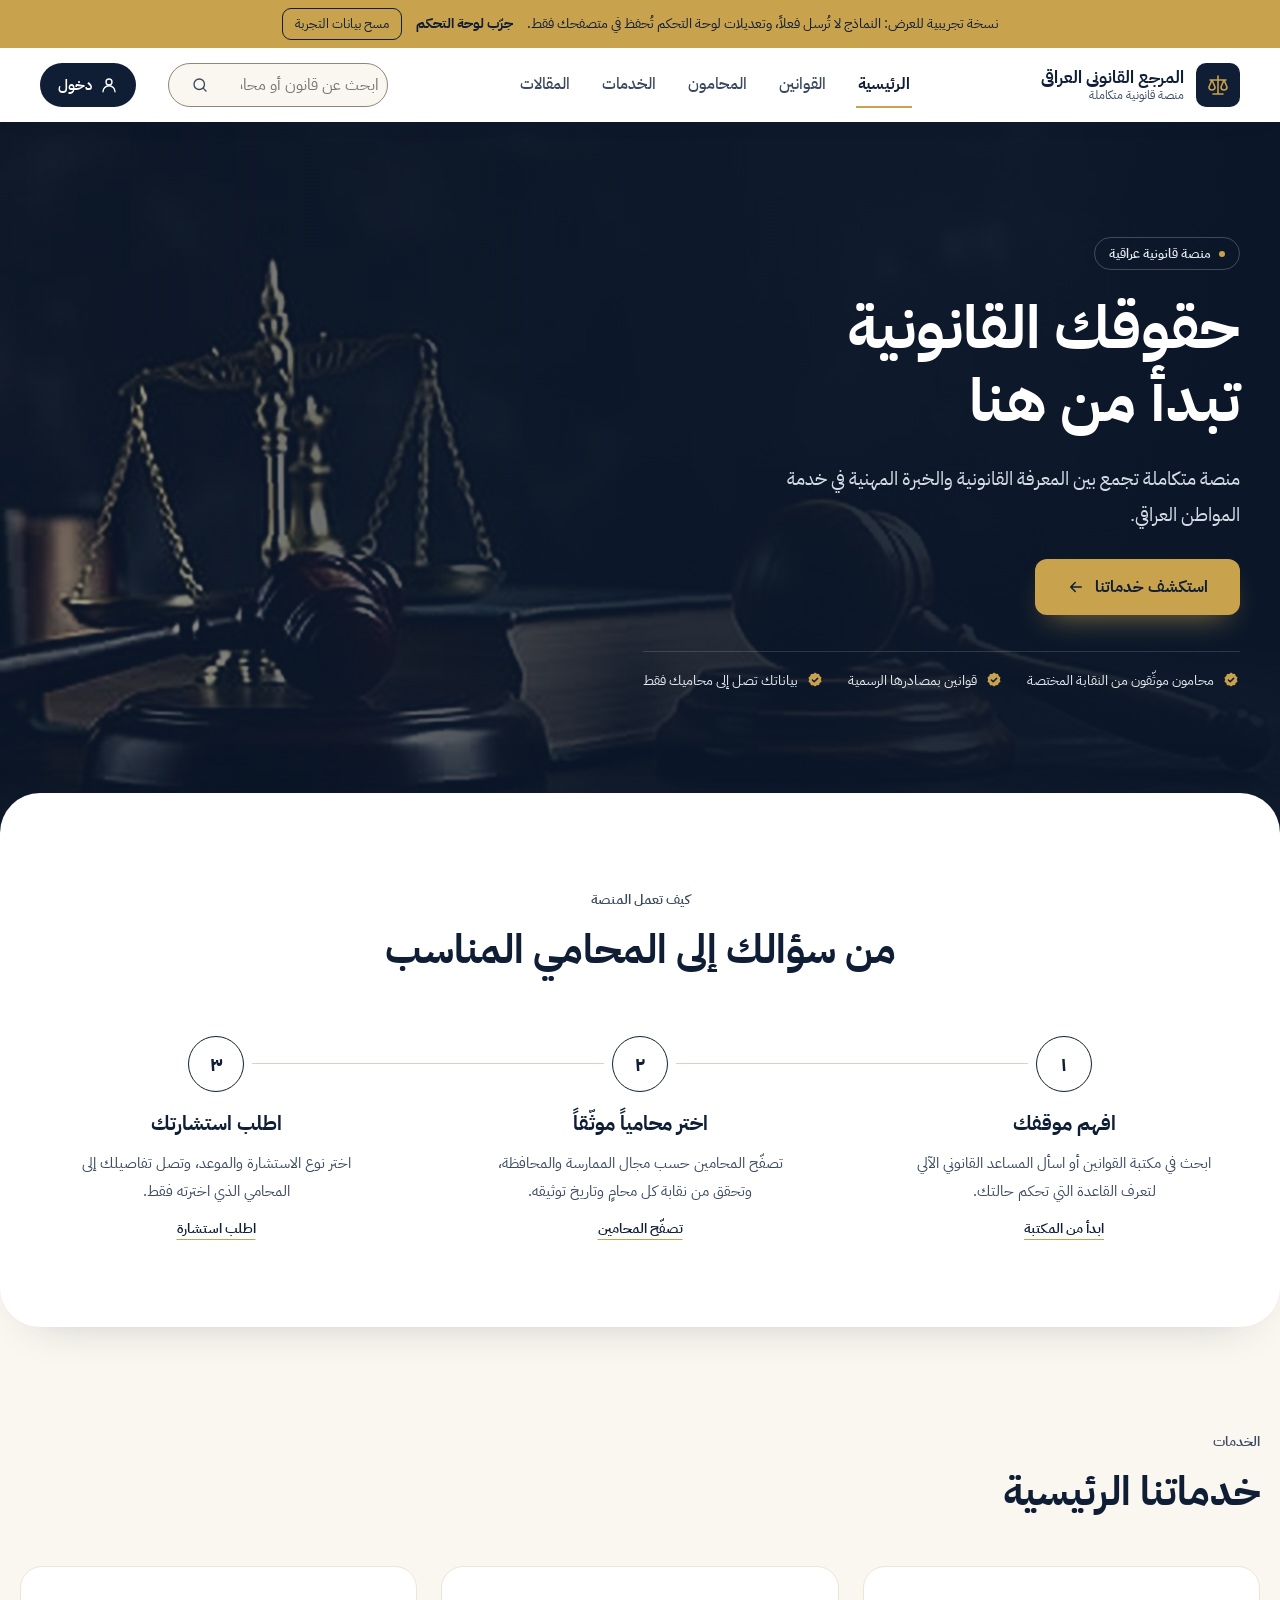
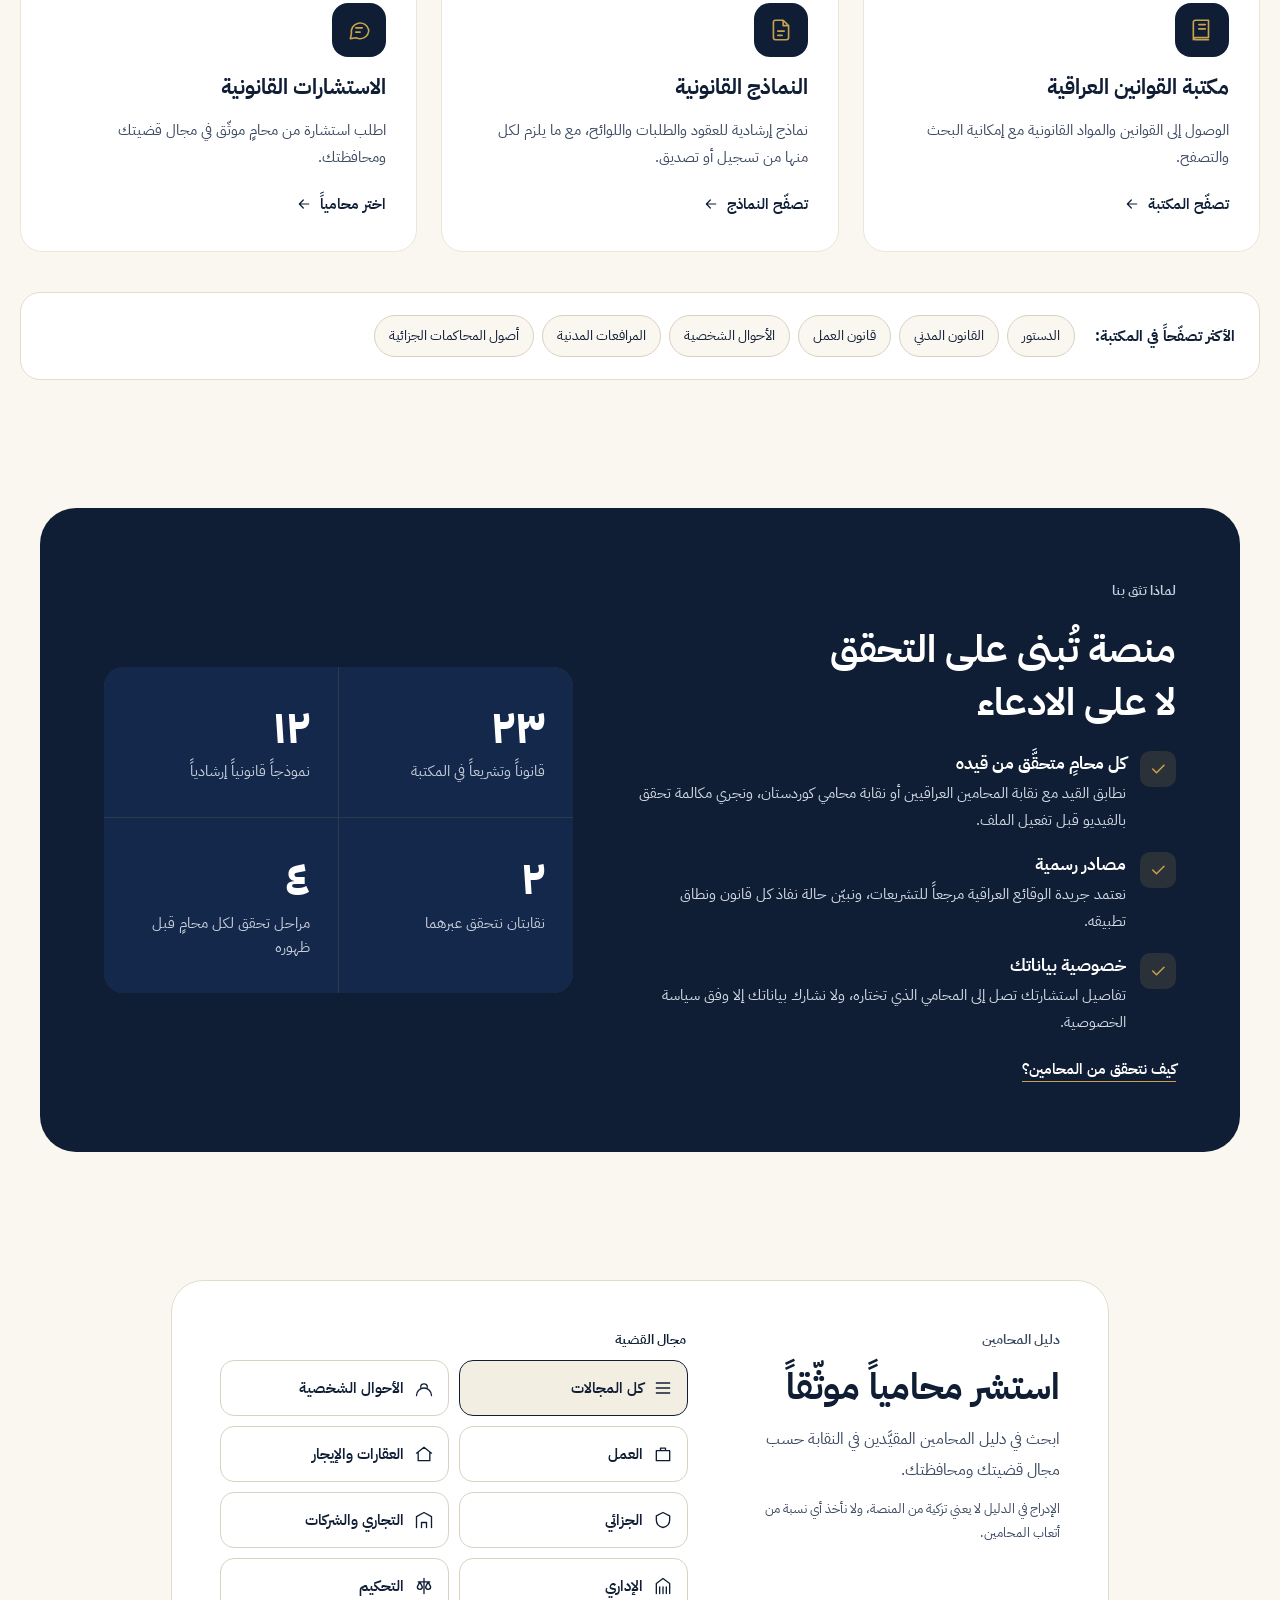
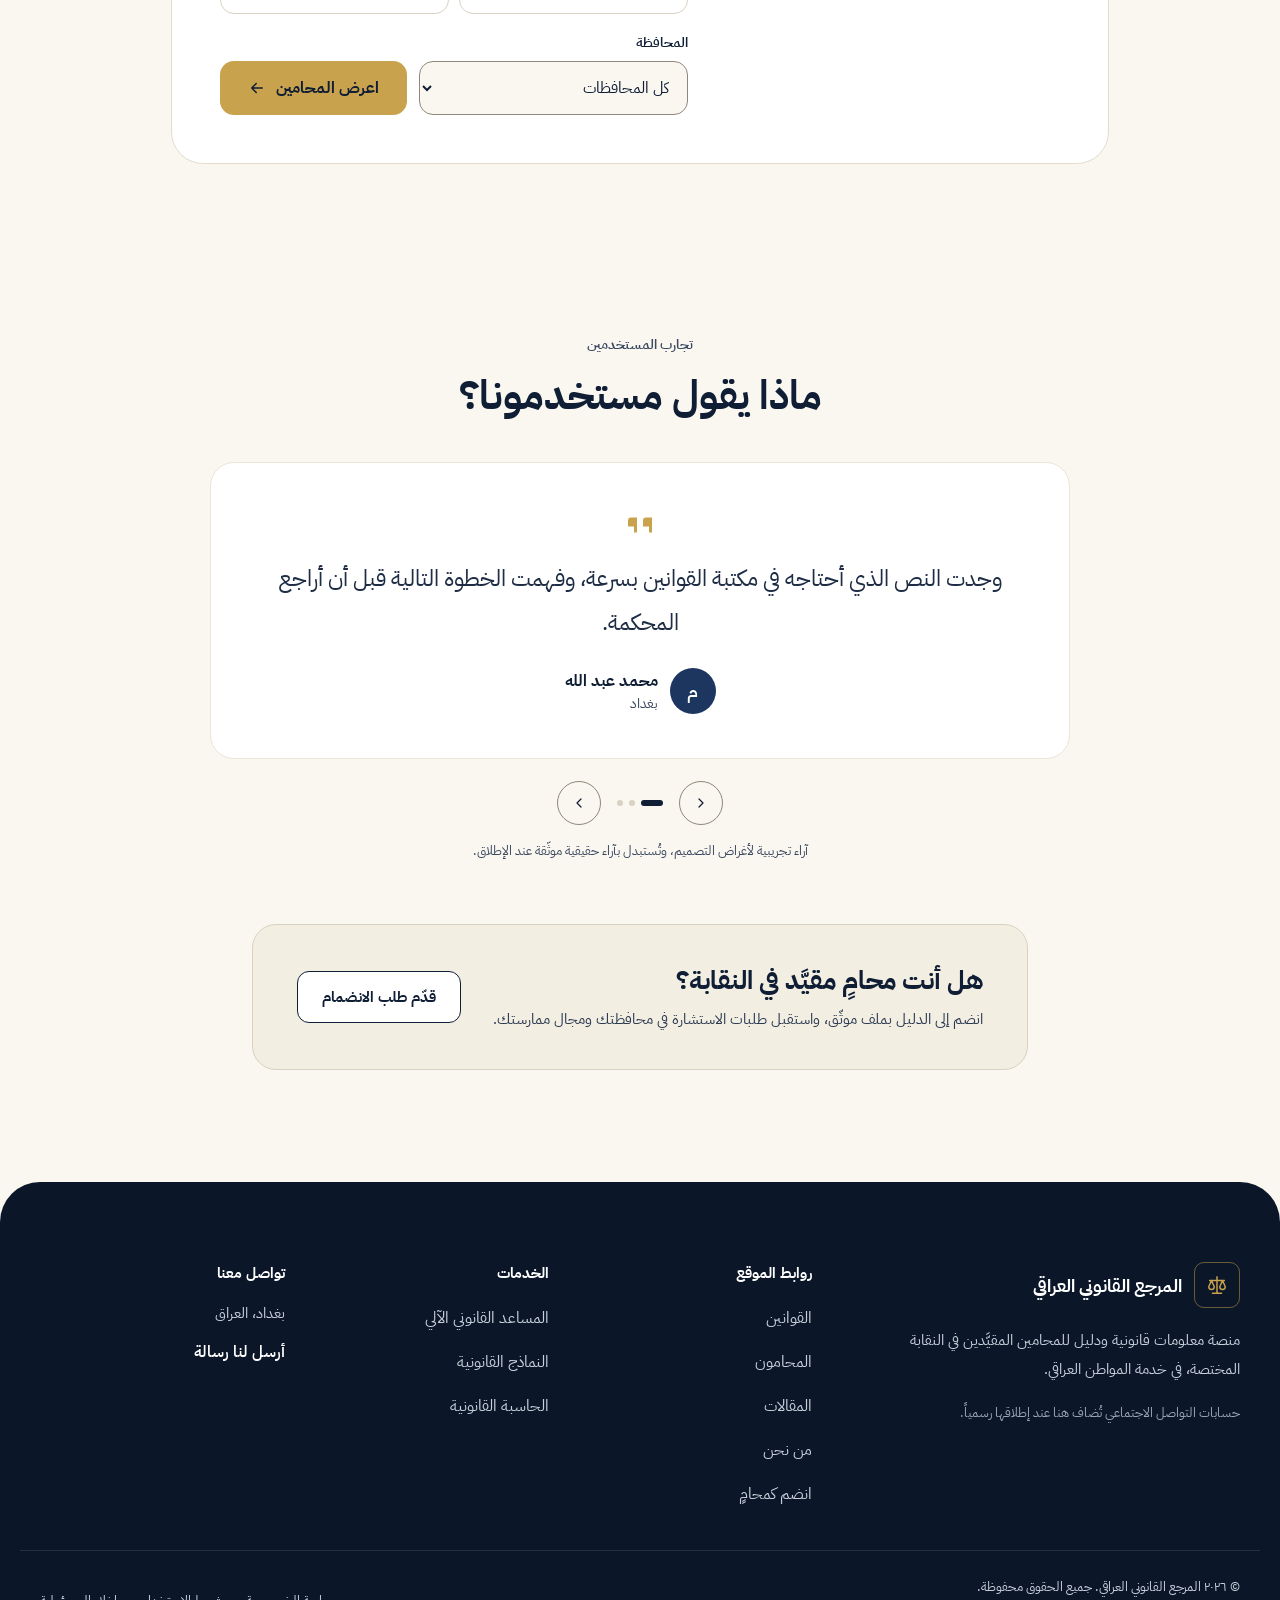
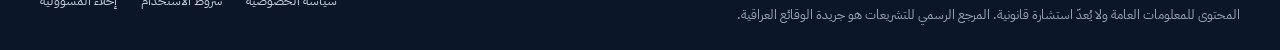
==== index.html @ 6359e707 "إصلاح الروابط الداخلية (#main وفهرس المقالات) والروابط المباشرة لصفحات الموقع Co-Authored-By: Claude" ====
<!doctype html>
<html lang="ar" dir="rtl">
<head>
<meta charset="utf-8">
<meta name="viewport" content="width=device-width, initial-scale=1">
<title>المرجع القانوني العراقي · نسخة تجريبية</title>
<meta name="robots" content="noindex">
<meta name="description" content="مكتبة القوانين العراقية، ودليل المحامين المقيَّدين في النقابة، ونماذج قانونية إرشادية وأدوات حساب المواعيد والمكافآت.">
<meta name="theme-color" content="#0F1E35">
<meta property="og:type" content="website">
<meta property="og:title" content="المرجع القانوني العراقي">
<meta property="og:description" content="مكتبة القوانين العراقية، ودليل المحامين المقيَّدين في النقابة، ونماذج قانونية إرشادية.">
<link rel="icon" href="app/assets/icon.svg" type="image/svg+xml">
<link rel="preconnect" href="https://fonts.googleapis.com">
<link rel="preconnect" href="https://fonts.gstatic.com" crossorigin>
<link rel="stylesheet" href="https://fonts.googleapis.com/css2?family=IBM+Plex+Sans+Arabic:wght@400;500;600;700&amp;display=swap">
<link rel="stylesheet" href="app/app.css?v=992e165593">
<script src="app/vendor/react.production.min.js?v=18.3.1" defer></script>
<script src="app/vendor/react-dom.production.min.js?v=18.3.1" defer></script>
<script src="app/runtime.js?v=992e165593" defer></script>
</head>
<body>
<div id="root"><div class="mq-loading" role="status" aria-live="polite"><span class="mq-spin" aria-hidden="true"></span><span>جارٍ التحميل…</span></div></div>
<noscript><main class="mq-fatal"><h1>يتطلب الموقع تفعيل JavaScript</h1><p>فعّل JavaScript في متصفحك ثم أعد تحميل الصفحة.</p></main></noscript>
</body>
</html>
---- app/app.css ----
html{-webkit-text-size-adjust:100%}
body{margin:0;background:#FAF7F0;color:#0F1E35;font-family:'IBM Plex Sans Arabic',system-ui,-apple-system,'Segoe UI',Tahoma,Arial,sans-serif}
.mq-loading{min-height:60vh;display:flex;align-items:center;justify-content:center;gap:12px;font-size:15px;color:#3A4860}
.mq-spin{width:22px;height:22px;border-radius:50%;border:3px solid #E3DCCB;border-top-color:#C9A24D;animation:mqspin .9s linear infinite}
@keyframes mqspin{to{transform:rotate(360deg)}}
@media (prefers-reduced-motion:reduce){.mq-spin{animation:none}}
.mq-fatal{max-width:640px;margin:12vh auto;padding:0 20px;text-align:center;line-height:1.9}
.mq-fatal h1{font-size:26px;margin:0 0 10px}.mq-fatal p{color:#3A4860}.mq-fatal a{color:#0F1E35;font-weight:700}
#mq-banner{position:fixed;inset-inline:16px;bottom:16px;z-index:200;display:flex;flex-wrap:wrap;align-items:center;gap:10px 16px;padding:14px 18px;border-radius:14px;font-size:14.5px;line-height:1.7;box-shadow:0 18px 40px -20px rgba(0,0,0,.5)}
#mq-banner.err{background:#7A1D20;color:#FFFFFF}#mq-banner.info{background:#0F1E35;color:#FFFFFF}
#mq-banner span{flex:1 1 260px}
#mq-banner button{min-height:40px;padding:0 16px;border-radius:10px;border:1px solid rgba(255,255,255,.6);background:transparent;color:#FFFFFF;font:inherit;cursor:pointer}
#mq-banner[hidden]{display:none}
.mq-demo{position:sticky;top:0;z-index:150;display:flex;flex-wrap:wrap;align-items:center;justify-content:center;gap:6px 14px;padding:8px 16px;background:#C9A24D;color:#0F1E35;font-size:13.5px;line-height:1.7;text-align:center}
.mq-demo a{color:#0F1E35;font-weight:700}
.mq-demo button{min-height:32px;padding:0 12px;border-radius:9px;border:1px solid #0F1E35;background:transparent;color:#0F1E35;font:inherit;font-size:13px;cursor:pointer}
.mq-demo-adm{position:fixed;top:auto;bottom:12px;inset-inline-end:12px;max-width:min(440px,calc(100vw - 24px));border-radius:14px;box-shadow:0 14px 30px -14px rgba(0,0,0,.45)}
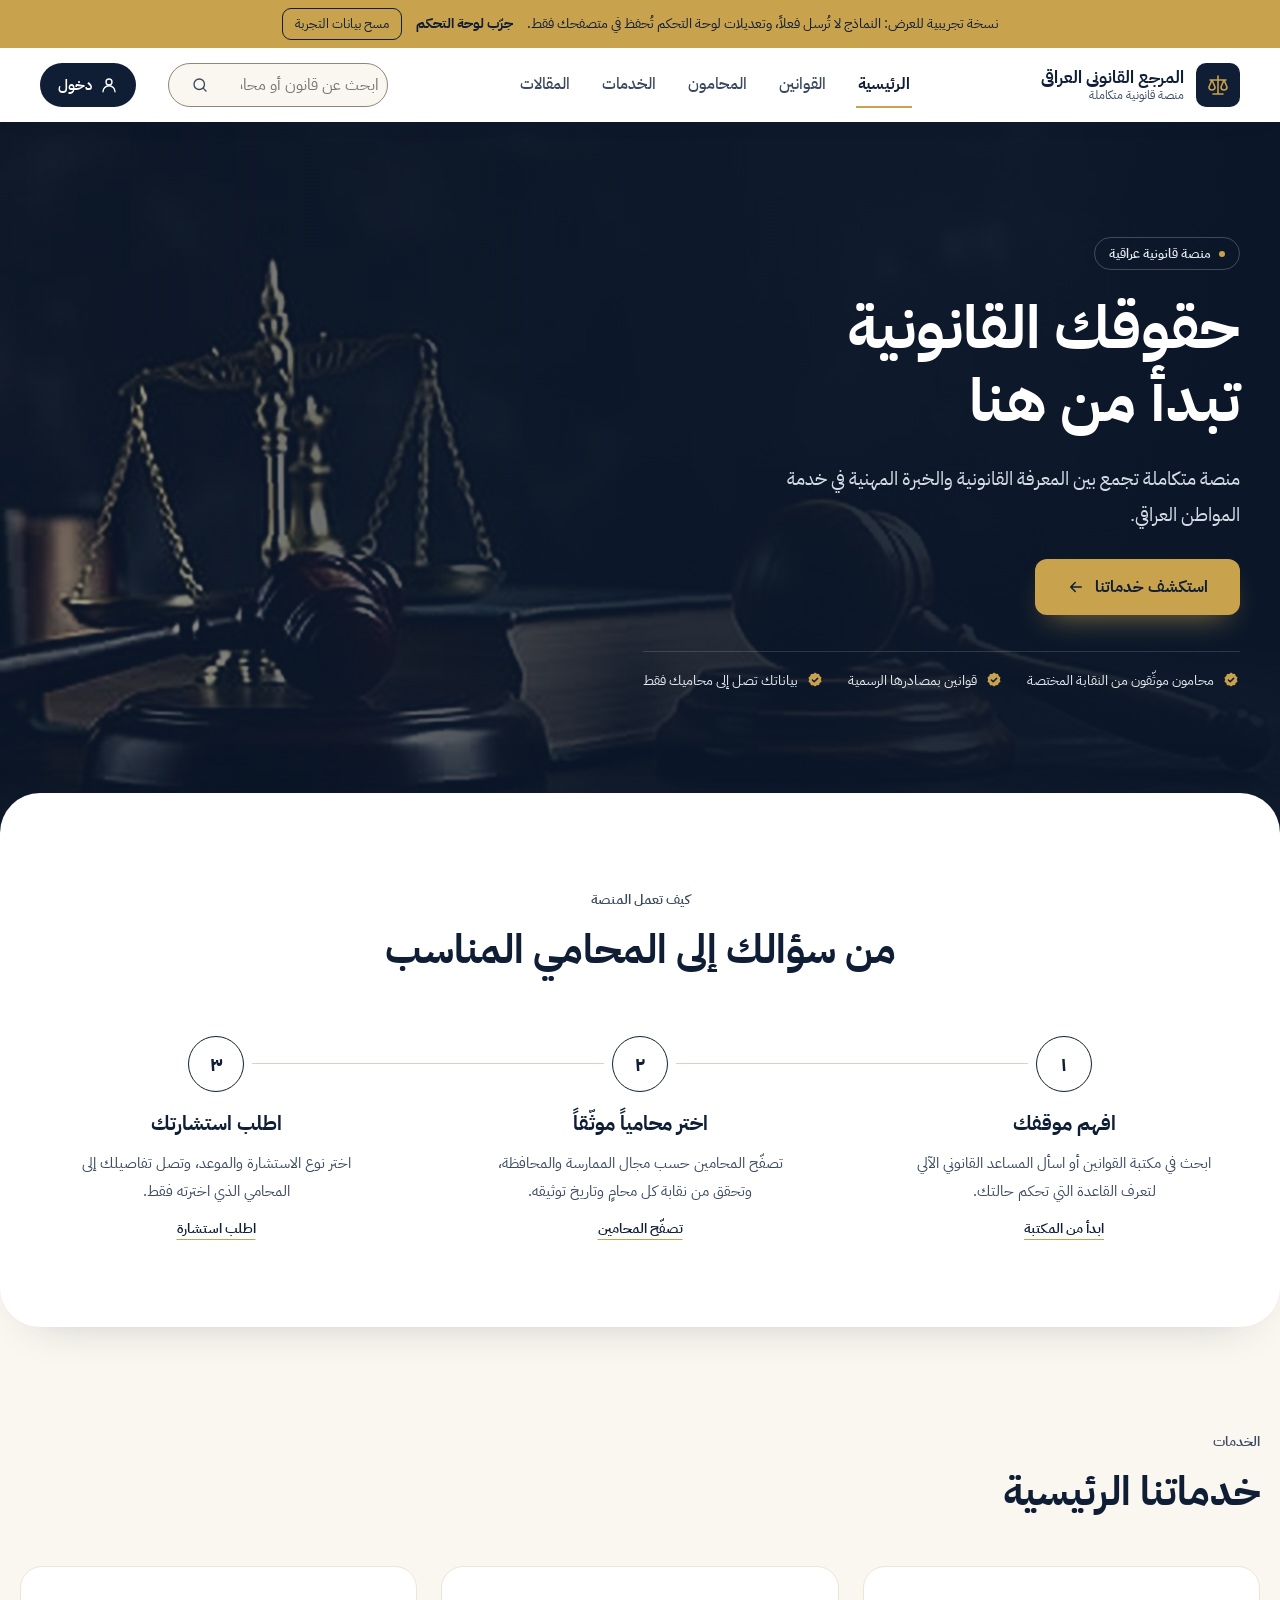
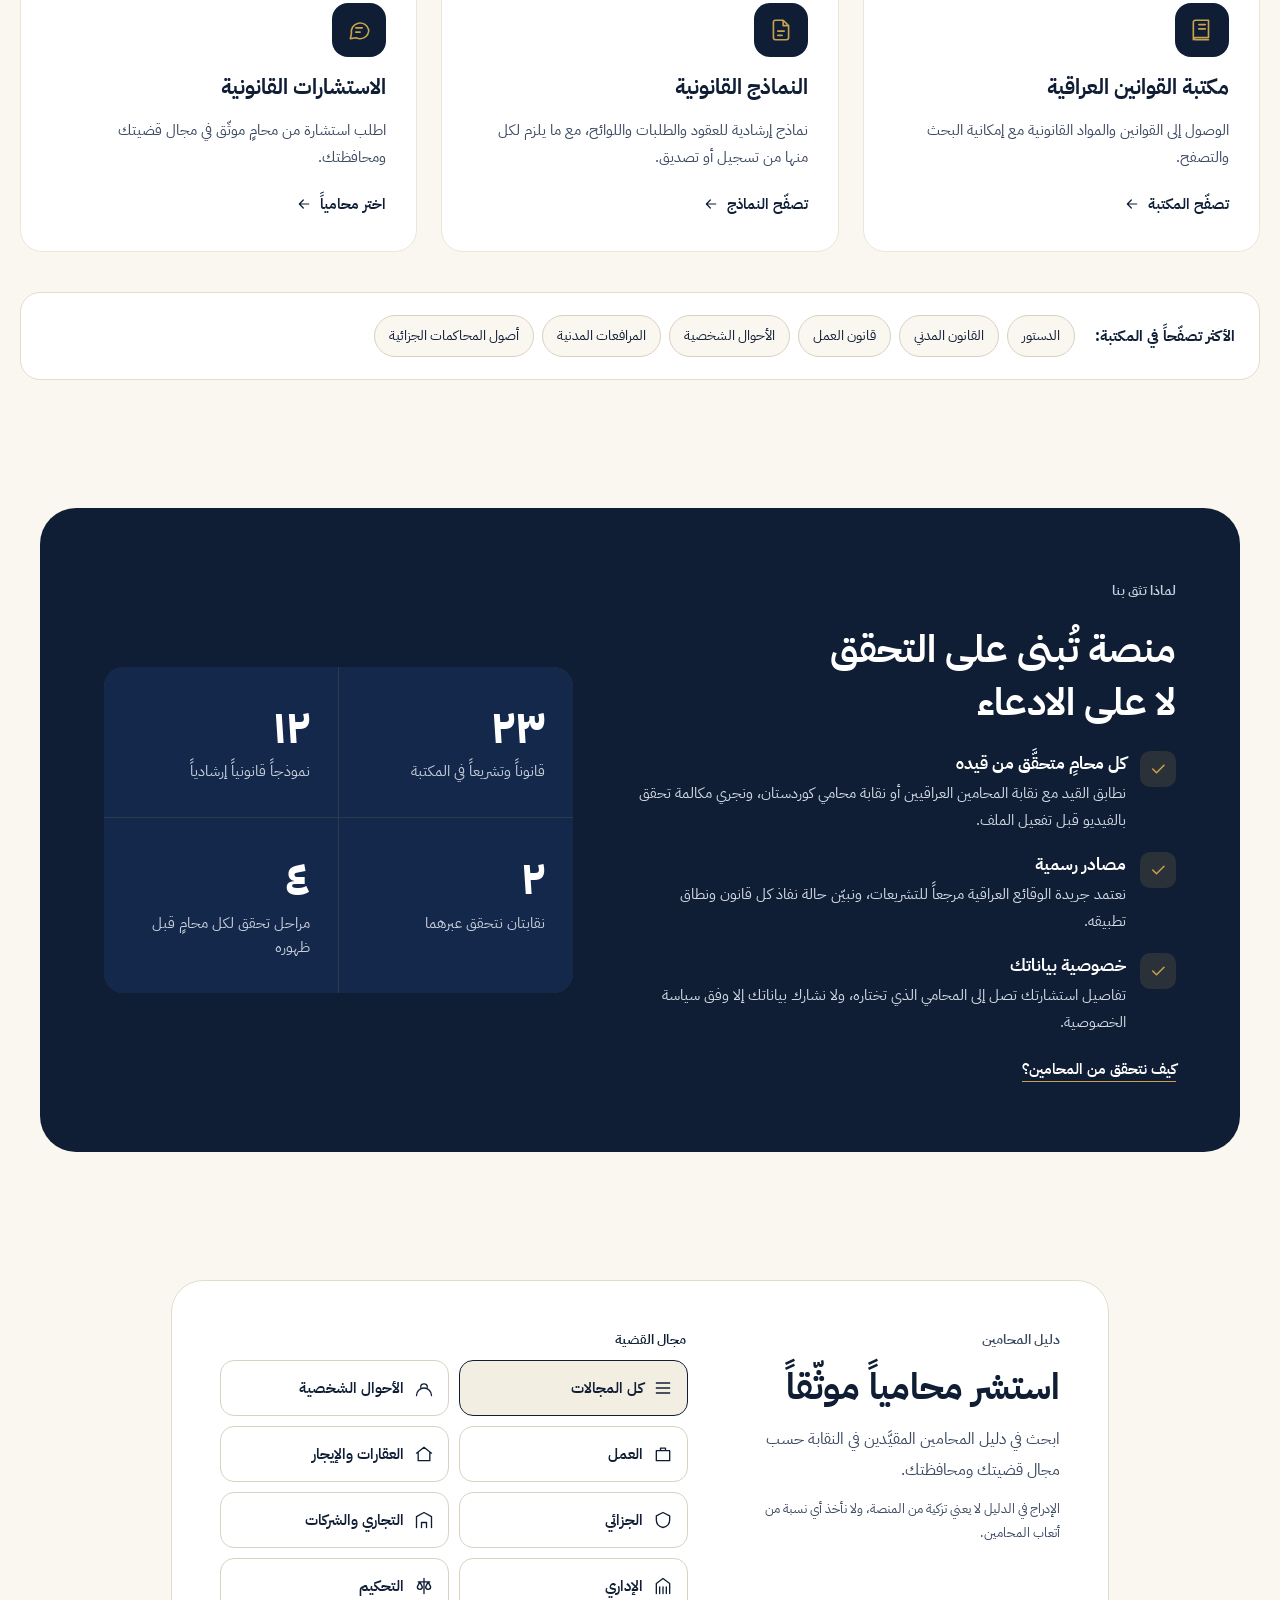
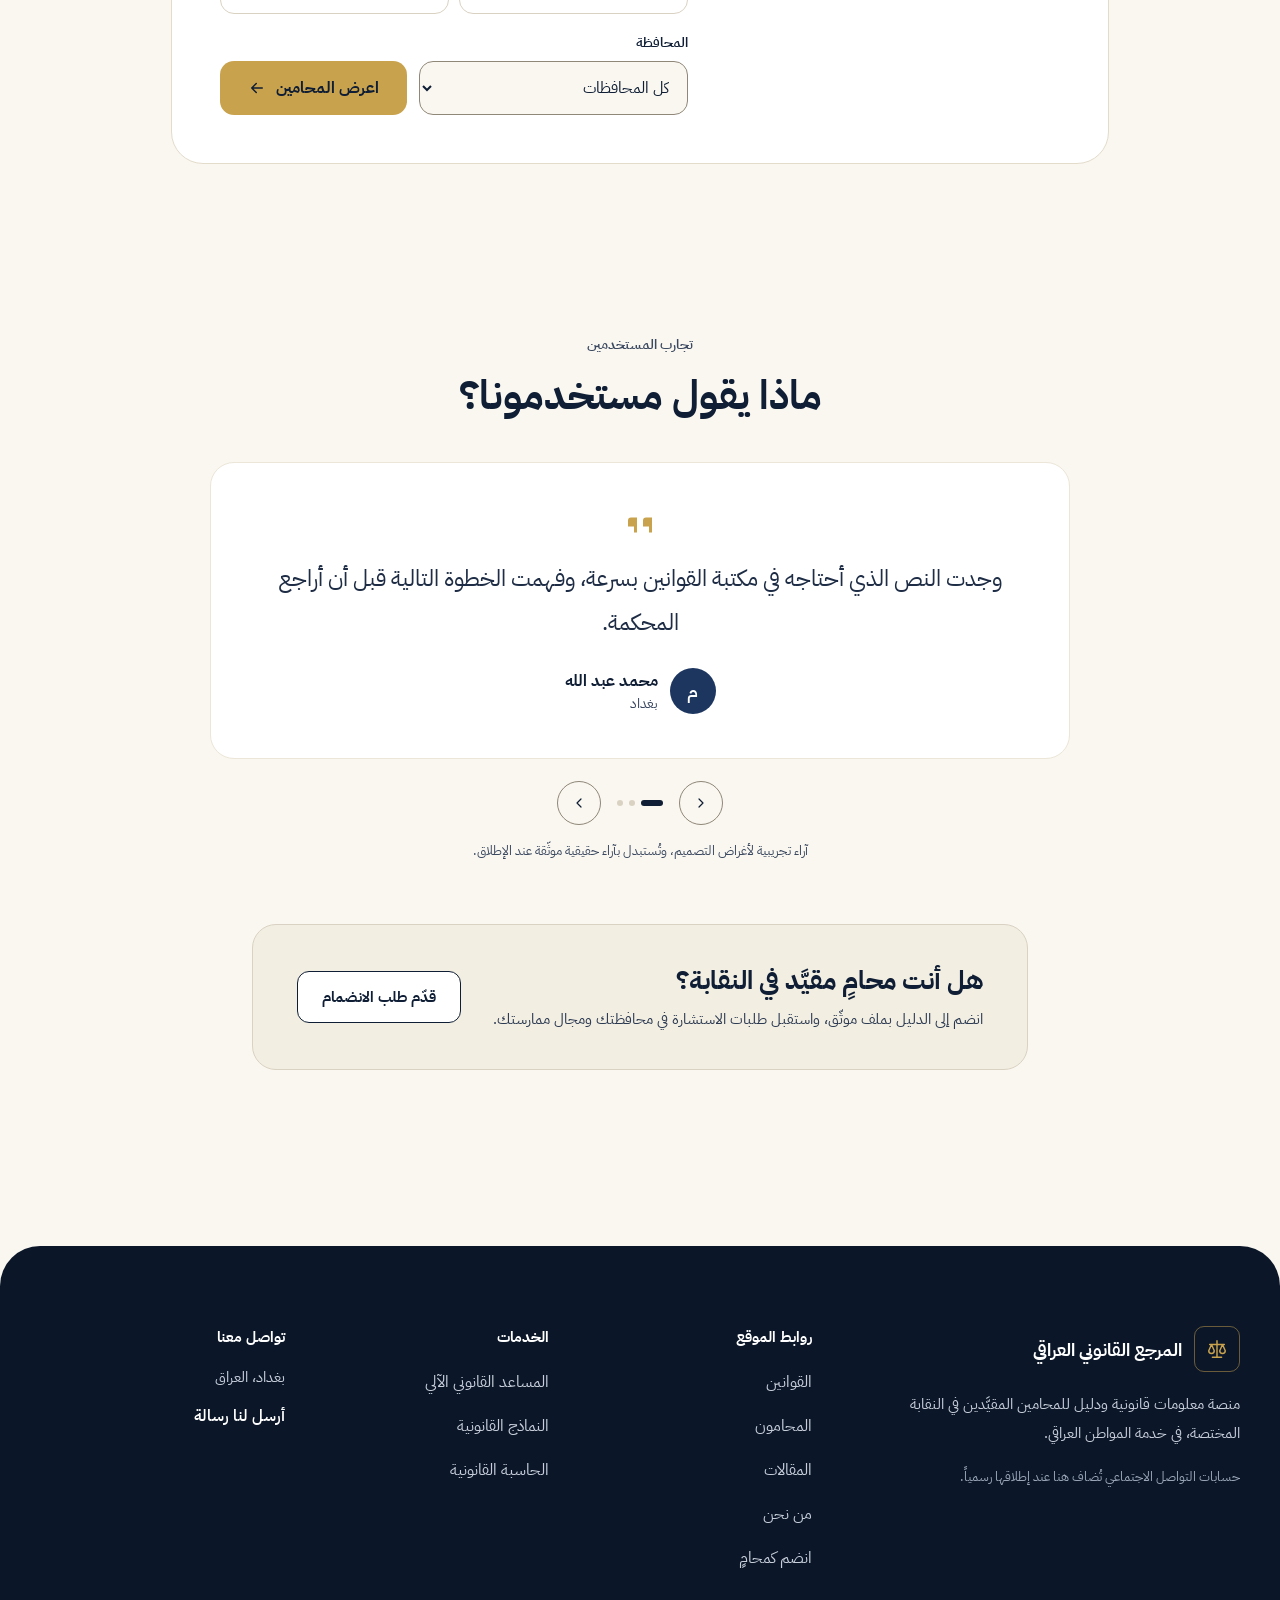
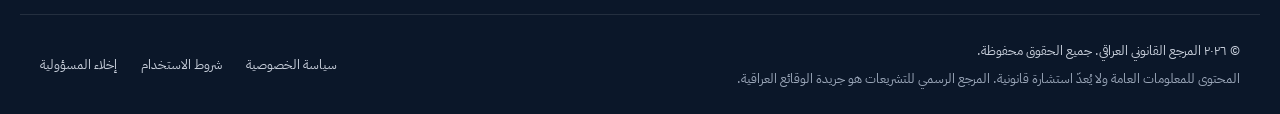
==== commit adca1c85: "دعم Google AdSense وشبكات الإعلان ومواضع إعلانية جديدة، وقسم الإعلانات في سياسة الخصوصية Co-Authored" ====
--- a/index.html
+++ b/index.html
@@ -3,6 +3,7 @@
 <head>
 <meta charset="utf-8">
 <meta name="viewport" content="width=device-width, initial-scale=1">
+<!--MQ_HEAD-->
 <title>المرجع القانوني العراقي · نسخة تجريبية</title>
 <meta name="robots" content="noindex">
 <meta name="description" content="مكتبة القوانين العراقية، ودليل المحامين المقيَّدين في النقابة، ونماذج قانونية إرشادية وأدوات حساب المواعيد والمكافآت.">
@@ -14,10 +15,10 @@
 <link rel="preconnect" href="https://fonts.googleapis.com">
 <link rel="preconnect" href="https://fonts.gstatic.com" crossorigin>
 <link rel="stylesheet" href="https://fonts.googleapis.com/css2?family=IBM+Plex+Sans+Arabic:wght@400;500;600;700&amp;display=swap">
-<link rel="stylesheet" href="app/app.css?v=992e165593">
+<link rel="stylesheet" href="app/app.css?v=57467e531c">
 <script src="app/vendor/react.production.min.js?v=18.3.1" defer></script>
 <script src="app/vendor/react-dom.production.min.js?v=18.3.1" defer></script>
-<script src="app/runtime.js?v=992e165593" defer></script>
+<script src="app/runtime.js?v=57467e531c" defer></script>
 </head>
 <body>
 <div id="root"><div class="mq-loading" role="status" aria-live="polite"><span class="mq-spin" aria-hidden="true"></span><span>جارٍ التحميل…</span></div></div>
